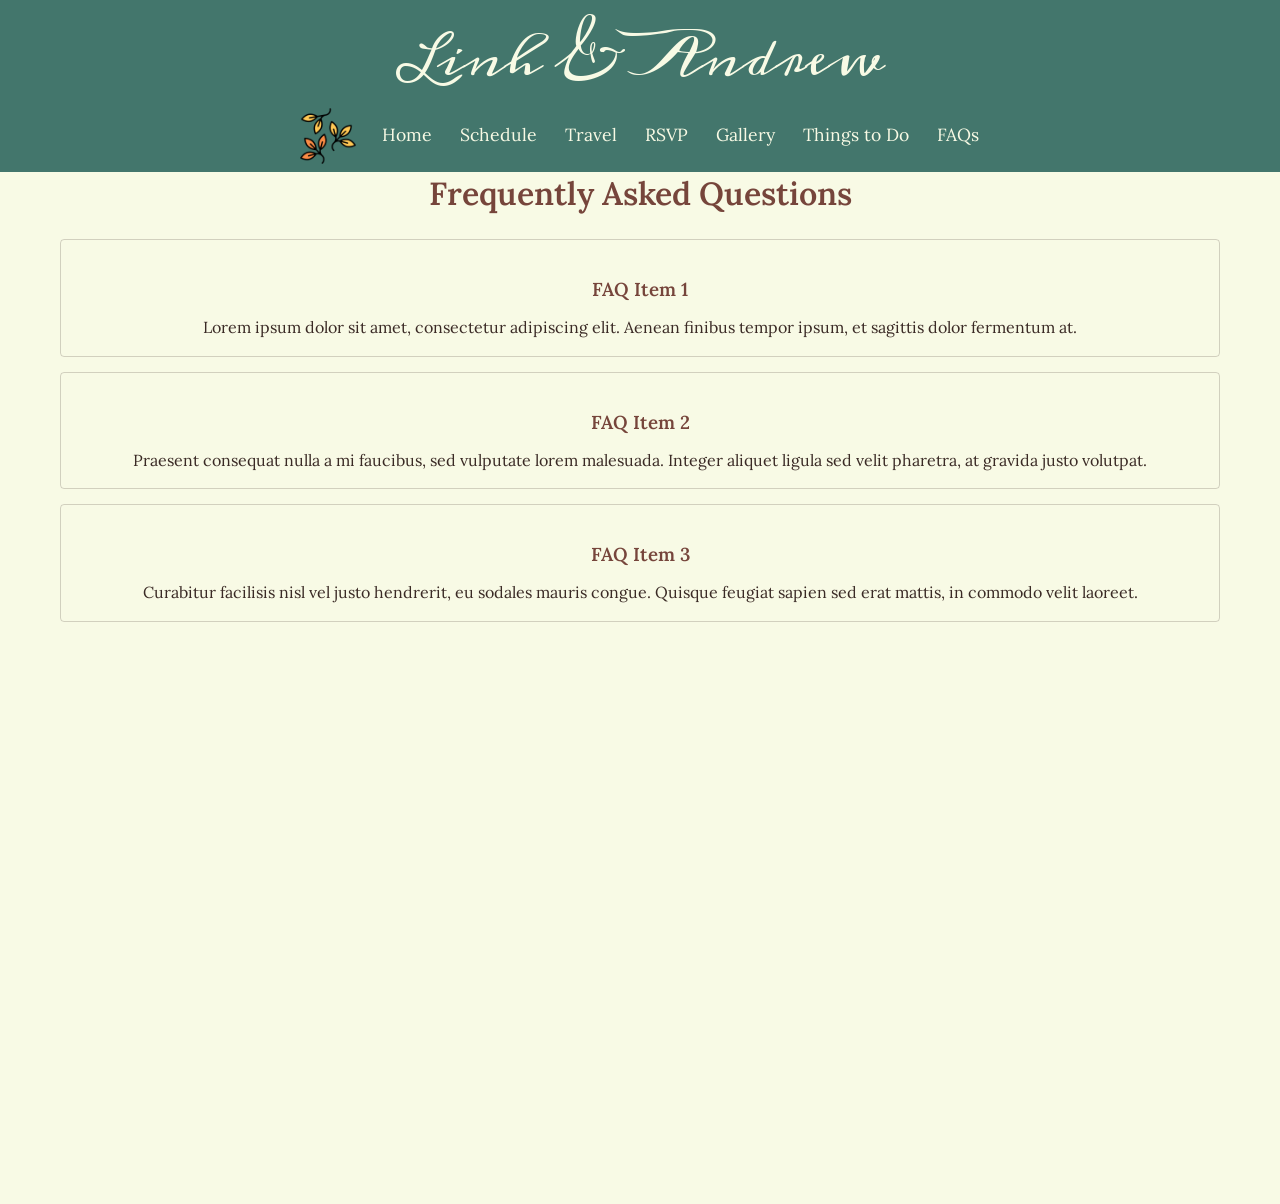
==== faqs.html @ 8fc76403 "first commit" ====
<!DOCTYPE html>
<html lang="en">
<head>
    <meta charset="UTF-8">
    <meta name="viewport" content="width=device-width, initial-scale=1.0">
    <title>FAQs | Wedding</title>
    <link rel="preconnect" href="https://fonts.googleapis.com">
    <link rel="preconnect" href="https://fonts.gstatic.com" crossorigin>
    <link href="https://fonts.googleapis.com/css2?family=Lora:ital,wght@0,400..700;1,400..700&display=swap" rel="stylesheet">
    <link href="https://fonts.googleapis.com/css2?family=Meddon&display=swap" rel="stylesheet">
    <link rel="stylesheet" href="css/style.css">
</head>
<body>
    <header id="site-header">
        <nav id="navbar">
            <ul>
                <li class="site-brand-item"><a href="index.html">Linh & Andrew</a></li>
                <li class="leaf-decoration"><img src="extra/leaf.png" alt="leaf decoration"></li>
                <li><a href="index.html">Home</a></li>
                <li><a href="schedule.html">Schedule</a></li>
                <li><a href="travel.html">Travel</a></li>
                <li><a href="rsvp.html">RSVP</a></li>
                <li><a href="gallery.html">Gallery</a></li>
                <li><a href="things-to-do.html">Things to Do</a></li>
                <li><a href="faqs.html">FAQs</a></li>
            </ul>
        </nav>
    </header>

    <main>
        <h1>Frequently Asked Questions</h1>
        <section id="faqs">
            <div class="faq-item">
                <h3>FAQ Item 1</h3>
                <p>Lorem ipsum dolor sit amet, consectetur adipiscing elit. Aenean finibus tempor ipsum, et sagittis dolor fermentum at.</p>
            </div>
            <div class="faq-item">
                <h3>FAQ Item 2</h3>
                <p>Praesent consequat nulla a mi faucibus, sed vulputate lorem malesuada. Integer aliquet ligula sed velit pharetra, at gravida justo volutpat.</p>
            </div>
            <div class="faq-item">
                <h3>FAQ Item 3</h3>
                <p>Curabitur facilisis nisl vel justo hendrerit, eu sodales mauris congue. Quisque feugiat sapien sed erat mattis, in commodo velit laoreet.</p>
            </div>
        </section>
    </main>

    <footer></footer>

    <script src="js/script.js"></script>
</body>
</html>
---- css/style.css ----
/* General Styles */
* {
    margin: 0;
    padding: 0;
    box-sizing: border-box;
}

html {
    scroll-behavior: smooth;
}

body {
    font-family: "Lora", serif;
    line-height: 1.6;
    color: #3A2A25;
    text-align: center;
    padding-top: 124px;
    background: #F8FAE5;
}

button,
input,
select,
textarea {
    font: inherit;
}

/* Navigation */
#site-header {
    position: fixed;
    top: 0;
    left: 0;
    width: 100%;
    z-index: 1000;
    transition: transform 0.35s ease;
    background: transparent;
}

#site-header.is-hidden {
    transform: translateY(-100%);
}

.site-brand-item {
    width: 100%;
    text-align: center;
    padding-top: 20px;
}

.site-brand-item a {
    display: inline-block !important;
    font-family: "Meddon", cursive;
    font-size: 3rem !important;
    line-height: 1.2;
    color: #76453B;
    text-decoration: none;
    padding: 0 12px 8px;
}

.site-brand-item a:hover {
    color: #B19470;
}

#navbar {
    background: #43766C;
    width: 100%;
}
#navbar .site-brand-item a,
#navbar .site-brand-item a:hover {
    text-decoration: none;
}
#navbar ul {
    list-style: none;
    display: flex;
    justify-content: center;
    align-items: center;
    flex-wrap: wrap;
    gap: 0;
}

#navbar li {
    margin: 0;
}

#navbar a {
    display: inline-block;
    color: #F8FAE5;
    text-align: center;
    padding: 10px 14px 12px;
    text-decoration: none;
    transition: opacity 0.2s ease, text-decoration-color 0.2s ease;
    font-size: clamp(1rem, 1.4vw, 1.1rem);
}

#navbar a:hover {
    color: #B19470;
    text-decoration: underline;
    text-underline-offset: 0.2em;
}

.leaf-decoration {
    display: inline-flex;
    align-items: center;
    justify-content: center;
    padding: 8px 12px;
}

.leaf-decoration img {
    height: 56px;
    width: auto;
    opacity: 1;
    transition: transform 0.2s ease;
}

.leaf-decoration img:hover {
    transform: scale(1.05);
}

/* Main Content */
main {
    max-width: 1200px;
    margin: 0 auto;
    padding: 24px 20px 20px;
    min-height: 120vh;
}

h1, h2, h3 {
    margin: 20px 0 10px;
    font-weight: 600;
    color: #76453B;
}

section {
    margin: 20px 0;
}

/* Footer */
footer {
    color: #3A2A25;
    text-align: center;
    padding: 0;
    margin-top: 0;
}

/* Gallery */
.gallery-container {
    display: grid;
    grid-template-columns: repeat(auto-fit, minmax(250px, 1fr));
    gap: 15px;
}

/* Forms */
form {
    max-width: 500px;
    margin: 20px auto;
    text-align: left;
}

form label {
    display: block;
    margin: 10px 0 5px;
    font-weight: bold;
}

form input,
form select {
    width: 100%;
    padding: 8px;
    margin-bottom: 15px;
    border: 1px solid #ddd;
    border-radius: 4px;
}

form button {
    background-color: transparent;
    color: #3A2A25;
    padding: 10px 20px;
    border: 1px solid #3A2A25;
    border-radius: 4px;
    cursor: pointer;
    transition: background-color 0.3s;
}

form button:hover {
    background-color: #B19470;
    color: #F8FAE5;
}

/* FAQ */
.faq-item {
    margin: 15px 0;
    padding: 15px;
    border: 1px solid rgba(58, 42, 37, 0.2);
    border-radius: 4px;
}

/* Countdown */
#timer {
    font-size: 24px;
    text-align: center;
    padding: 20px;
}

a {
    color: inherit;
}

@media (max-width: 768px) {
    body {
        padding-top: 170px;
    }

    #site-header {
        padding-inline: 0;
    }

    #navbar ul {
        gap: 0;
    }

    .site-brand-item {
        padding-top: 0;
    }
}
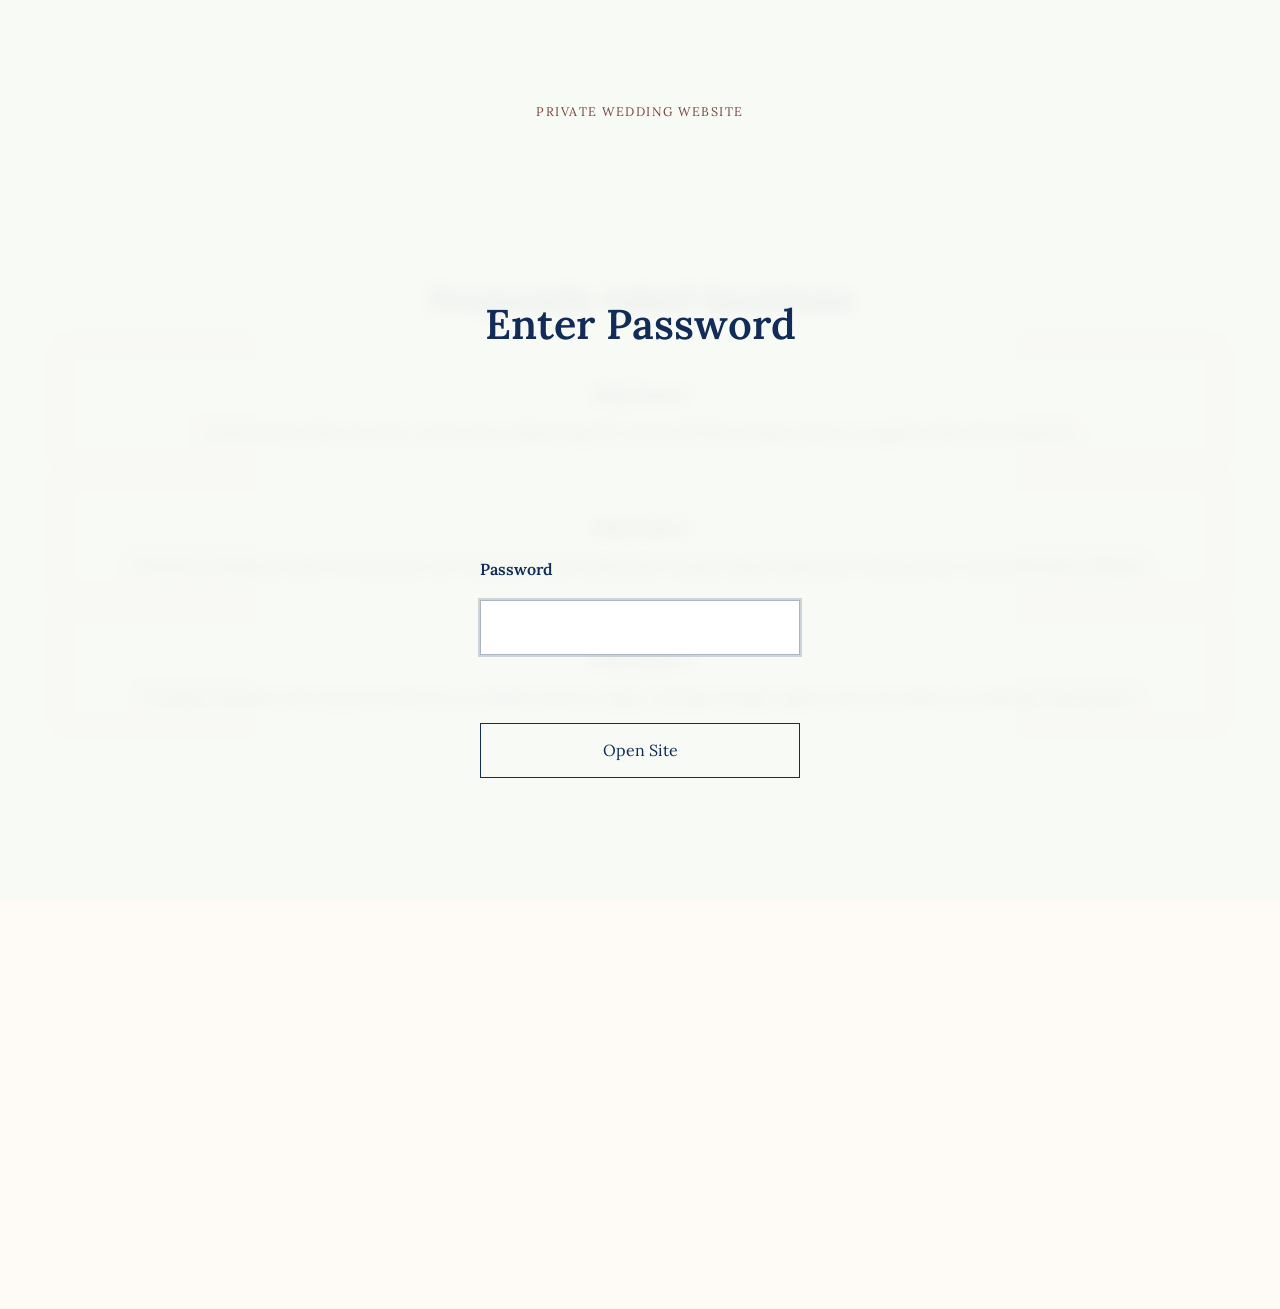
==== commit aa8dd6a0: "update code" ====
--- a/faqs.html
+++ b/faqs.html
@@ -10,12 +10,12 @@
     <link href="https://fonts.googleapis.com/css2?family=Meddon&display=swap" rel="stylesheet">
     <link rel="stylesheet" href="css/style.css">
 </head>
-<body>
+<body class="page-locked">
     <header id="site-header">
         <nav id="navbar">
             <ul>
                 <li class="site-brand-item"><a href="index.html">Linh & Andrew</a></li>
-                <li class="leaf-decoration"><img src="extra/leaf.png" alt="leaf decoration"></li>
+                <li class="leaf-decoration"><img src="extra/flower1.png" alt="flower decoration"></li>
                 <li><a href="index.html">Home</a></li>
                 <li><a href="schedule.html">Schedule</a></li>
                 <li><a href="travel.html">Travel</a></li>
--- a/css/style.css
+++ b/css/style.css
@@ -1,3 +1,9 @@
+@font-face {
+    font-family: "Le Jour Script";
+    src: url("../extra/Le Jour Script Personal Use Only.otf") format("opentype");
+    font-display: swap;
+}
+
 /* General Styles */
 * {
     margin: 0;
@@ -7,15 +13,28 @@
 
 html {
     scroll-behavior: smooth;
+    --header-offset: 0px;
+    --home-hero-height: 620px;
 }
 
 body {
     font-family: "Lora", serif;
     line-height: 1.6;
-    color: #3A2A25;
-    text-align: center;
-    padding-top: 124px;
-    background: #F8FAE5;
+    color: #102C57;
+    text-align: center;
+    background: #FEFAF6;
+}
+
+body.page-locked {
+    overflow: hidden;
+}
+
+body.page-locked #site-header,
+body.page-locked main,
+body.page-locked footer {
+    filter: blur(8px);
+    pointer-events: none;
+    user-select: none;
 }
 
 button,
@@ -27,17 +46,8 @@
 
 /* Navigation */
 #site-header {
-    position: fixed;
-    top: 0;
-    left: 0;
-    width: 100%;
-    z-index: 1000;
-    transition: transform 0.35s ease;
+    width: 100%;
     background: transparent;
-}
-
-#site-header.is-hidden {
-    transform: translateY(-100%);
 }
 
 .site-brand-item {
@@ -48,8 +58,8 @@
 
 .site-brand-item a {
     display: inline-block !important;
-    font-family: "Meddon", cursive;
-    font-size: 3rem !important;
+    font-family: "Le Jour Script", "Meddon", cursive;
+    font-size: 6rem !important;
     line-height: 1.2;
     color: #76453B;
     text-decoration: none;
@@ -61,9 +71,18 @@
 }
 
 #navbar {
-    background: #43766C;
-    width: 100%;
-}
+    background: #FEFAF6;
+    width: 100%;
+    opacity: 0;
+    transform: translateY(-28px);
+    transition: opacity 0.7s ease, transform 0.7s ease;
+}
+
+body.page-ready #navbar {
+    opacity: 1;
+    transform: translateY(0);
+}
+
 #navbar .site-brand-item a,
 #navbar .site-brand-item a:hover {
     text-decoration: none;
@@ -83,7 +102,7 @@
 
 #navbar a {
     display: inline-block;
-    color: #F8FAE5;
+    color: #102C57;
     text-align: center;
     padding: 10px 14px 12px;
     text-decoration: none;
@@ -107,6 +126,7 @@
 .leaf-decoration img {
     height: 56px;
     width: auto;
+    mix-blend-mode: multiply;
     opacity: 1;
     transition: transform 0.2s ease;
 }
@@ -123,10 +143,82 @@
     min-height: 120vh;
 }
 
+body.home-page {
+    background: #f2eee8;
+}
+
+.home-main {
+    max-width: none;
+    width: 100%;
+    margin: 0;
+    padding: 0;
+    min-height: 0;
+}
+
+.home-main section {
+    margin: 0;
+}
+
+.home-slideshow {
+    position: relative;
+    width: 100vw;
+    height: var(--home-hero-height);
+    margin-left: calc(50% - 50vw);
+    overflow: hidden;
+    background: #efe7db;
+    opacity: 0;
+    transform: translateY(10px) scale(0.96);
+    transform-origin: top center;
+    transition: height 0.9s cubic-bezier(0.22, 1, 0.36, 1), opacity 0.8s ease 0.12s, transform 0.8s ease 0.12s;
+}
+
+body.home-page.page-ready .home-slideshow {
+    opacity: 1;
+    transform: translateY(0) scale(1);
+}
+
+.home-slideshow-image {
+    position: absolute;
+    inset: 0;
+    display: block;
+    width: 100vw;
+    height: 100%;
+    object-fit: contain;
+    object-position: center;
+    opacity: 0;
+    transition: opacity 1s ease-in-out;
+}
+
+.home-slideshow-image.is-active {
+    opacity: 1;
+}
+
+.home-intro {
+    padding: 72px 20px 88px;
+    text-align: center;
+}
+
+.home-intro-name,
+.home-intro-ampersand {
+    font-family: "Le Jour Script", "Meddon", cursive;
+    color: #102C57;
+    line-height: 1.05;
+}
+
+.home-intro-name {
+    margin: 0;
+    font-size: clamp(4.5rem, 10vw, 8rem);
+}
+
+.home-intro-ampersand {
+    margin: 12px 0;
+    font-size: clamp(2.4rem, 5vw, 3.8rem);
+}
+
 h1, h2, h3 {
     margin: 20px 0 10px;
     font-weight: 600;
-    color: #76453B;
+    color: #102C57;
 }
 
 section {
@@ -135,10 +227,84 @@
 
 /* Footer */
 footer {
-    color: #3A2A25;
+    color: #102C57;
     text-align: center;
     padding: 0;
     margin-top: 0;
+}
+
+.password-gate {
+    position: fixed;
+    inset: 0;
+    z-index: 2000;
+    display: grid;
+    place-items: center;
+    gap: 14px;
+    padding: 24px;
+    background: rgba(248, 250, 246, 0.92);
+    text-align: center;
+}
+
+.password-gate__eyebrow {
+    margin: 0;
+    letter-spacing: 0.12em;
+    text-transform: uppercase;
+    font-size: 0.78rem;
+    color: #76453B;
+}
+
+.password-gate__title {
+    margin: 0;
+    color: #102C57;
+    font-size: clamp(2rem, 4vw, 2.6rem);
+}
+
+.password-gate__form {
+    display: grid;
+    gap: 12px;
+    width: min(320px, 100%);
+}
+
+.password-gate__label {
+    font-weight: 600;
+    color: #102C57;
+    text-align: left;
+}
+
+.password-gate__input {
+    width: 100%;
+    padding: 14px 16px;
+    border: 1px solid rgba(118, 69, 59, 0.24);
+    border-radius: 0;
+    background: #fff;
+    color: #102C57;
+}
+
+.password-gate__input:focus {
+    outline: 2px solid rgba(16, 44, 87, 0.18);
+    border-color: rgba(16, 44, 87, 0.35);
+}
+
+.password-gate__error {
+    min-height: 1.4em;
+    margin: 0;
+    color: #a1463f;
+}
+
+.password-gate__button {
+    margin-top: 6px;
+    padding: 14px 18px;
+    border: 1px solid #102C57;
+    border-radius: 0;
+    background: transparent;
+    color: #102C57;
+    cursor: pointer;
+    transition: opacity 0.2s ease, transform 0.2s ease;
+}
+
+.password-gate__button:hover {
+    opacity: 0.92;
+    transform: translateY(-1px);
 }
 
 /* Gallery */
@@ -172,9 +338,9 @@
 
 form button {
     background-color: transparent;
-    color: #3A2A25;
+    color: #102C57;
     padding: 10px 20px;
-    border: 1px solid #3A2A25;
+    border: 1px solid #102C57;
     border-radius: 4px;
     cursor: pointer;
     transition: background-color 0.3s;
@@ -193,6 +359,90 @@
     border-radius: 4px;
 }
 
+/* Schedule */
+#schedule-content {
+    max-width: 980px;
+    margin: 0 auto;
+    padding: 12px 0 40px;
+}
+
+.schedule-actions {
+    display: flex;
+    justify-content: flex-start;
+    margin-bottom: 20px;
+    
+}
+
+.calendar-button {
+    display: inline-block;
+    padding: 0 0 4px;
+    border-bottom: 2px solid #7aa7c7;
+    text-decoration: none;
+    font-size: 1.05rem;
+}
+
+.calendar-button:hover {
+    opacity: 0.8;
+}
+
+.schedule-date-section {
+    margin-top: 48px;
+    margin-bottom: 18px;
+    text-align: left;
+    font-size: 1.35rem;
+}
+
+.schedule-date-section h2 {
+    margin: 0;
+}
+
+.schedule-date-section sup {
+    font-size: 0.65em;
+}
+
+.schedule-item {
+    display: grid;
+    grid-template-columns: minmax(220px, 0.85fr) minmax(0, 2fr);
+    gap: 48px;
+    align-items: start;
+    padding: 18px 0 22px;
+    border-bottom: 1px solid rgba(58, 42, 37, 0.18);
+    text-align: left;
+}
+
+.event-title {
+    margin: 0 0 14px;
+    font-family: "Libre Baskerville", serif;
+    font-size: clamp(1.6rem, 2.2vw, 2rem);
+    font-weight: 400;
+    font-style: normal;
+}
+
+.event-summary {
+    display: flex;
+    flex-direction: column;
+    gap: 0;
+}
+
+.event-time {
+    font-weight: 600;
+}
+
+.event-description {
+    max-width: none;
+    width: 100%;
+    padding-top: 10px;
+}
+
+.event-description ul {
+    margin: 0;
+    padding-left: 1.25rem;
+}
+
+.event-description li + li {
+    margin-top: 0.45rem;
+}
+
 /* Countdown */
 #timer {
     font-size: 24px;
@@ -217,7 +467,47 @@
         gap: 0;
     }
 
+    #navbar {
+        padding: 0;
+    }
+
     .site-brand-item {
         padding-top: 0;
     }
-}
+
+    #schedule-content {
+        padding-top: 0;
+    }
+
+    .schedule-actions {
+        margin-bottom: 16px;
+    }
+
+    .schedule-date-section {
+        margin-top: 32px;
+        margin-bottom: 10px;
+    }
+
+    .schedule-item {
+        grid-template-columns: 1fr;
+        gap: 14px;
+        padding: 18px 0;
+    }
+
+    .event-title {
+        margin-bottom: 10px;
+    }
+
+    .event-description {
+        max-width: none;
+        padding-top: 0;
+    }
+
+    .home-slideshow {
+        height: var(--home-hero-height);
+    }
+
+    .home-intro {
+        padding: 56px 20px 72px;
+    }
+}
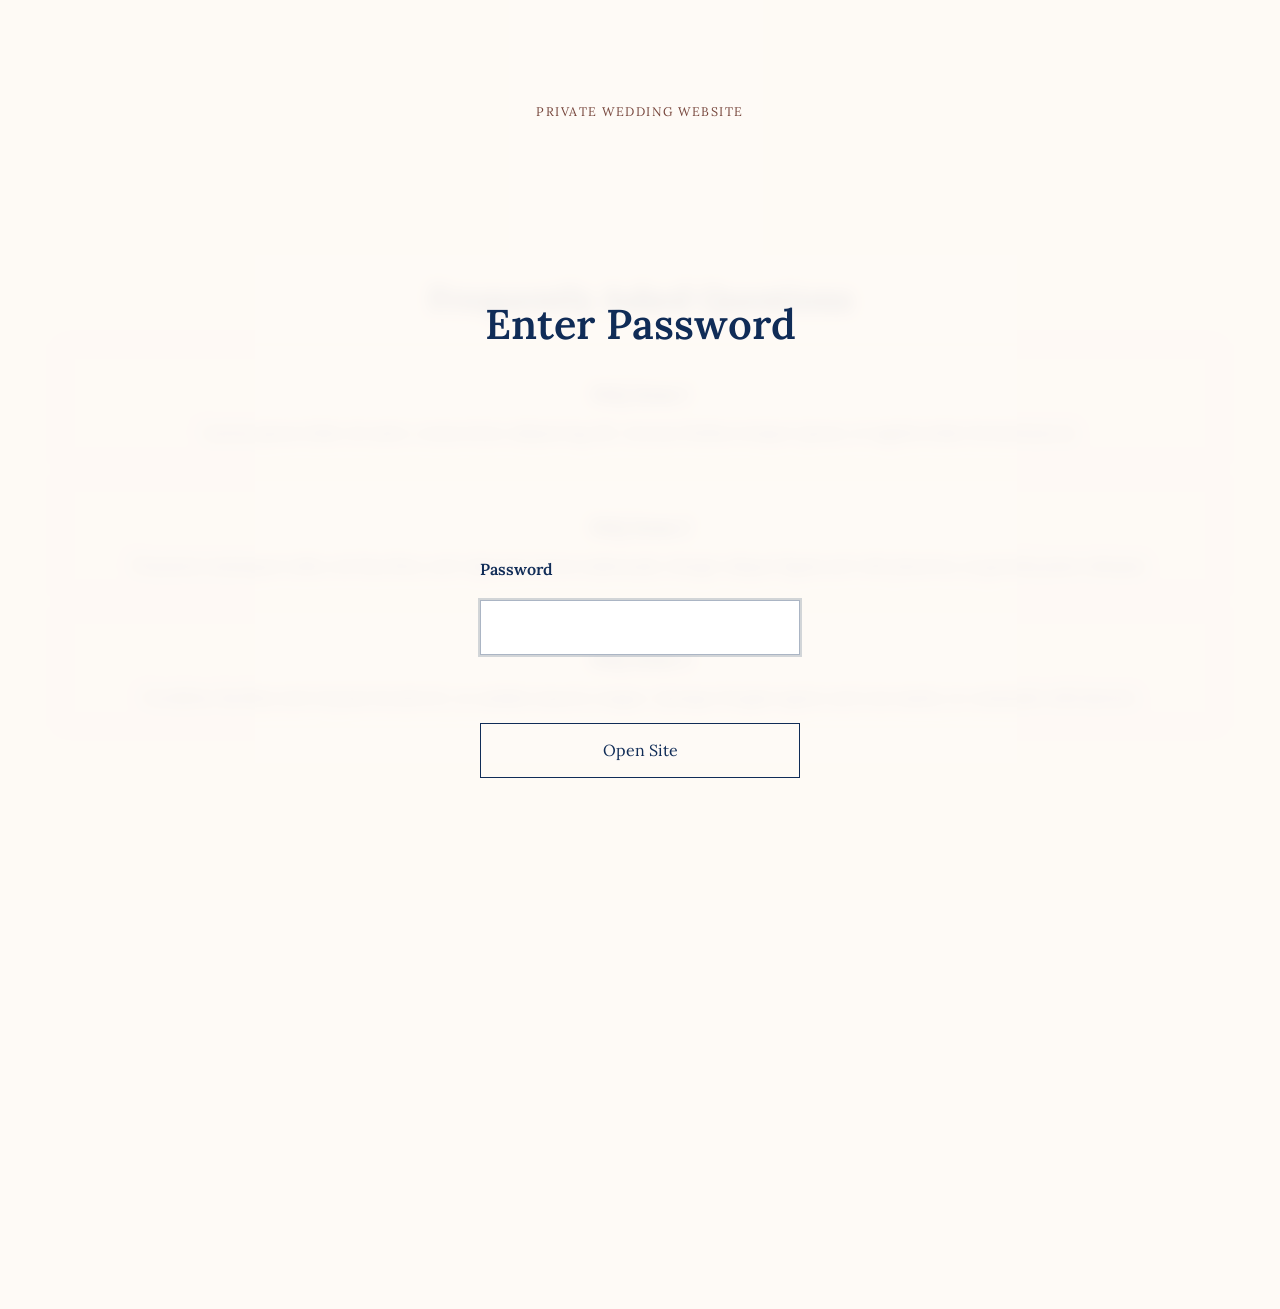
==== commit bd200b3b: "update website" ====
--- a/faqs.html
+++ b/faqs.html
@@ -21,7 +21,6 @@
                 <li><a href="travel.html">Travel</a></li>
                 <li><a href="rsvp.html">RSVP</a></li>
                 <li><a href="gallery.html">Gallery</a></li>
-                <li><a href="things-to-do.html">Things to Do</a></li>
                 <li><a href="faqs.html">FAQs</a></li>
             </ul>
         </nav>
--- a/css/style.css
+++ b/css/style.css
@@ -144,7 +144,7 @@
 }
 
 body.home-page {
-    background: #f2eee8;
+    background: #FEFAF6;
 }
 
 .home-main {
@@ -165,7 +165,7 @@
     height: var(--home-hero-height);
     margin-left: calc(50% - 50vw);
     overflow: hidden;
-    background: #efe7db;
+    background: #FEFAF6;
     opacity: 0;
     transform: translateY(10px) scale(0.96);
     transform-origin: top center;
@@ -241,7 +241,7 @@
     place-items: center;
     gap: 14px;
     padding: 24px;
-    background: rgba(248, 250, 246, 0.92);
+    background: rgba(254, 250, 246, 0.92);
     text-align: center;
 }
 
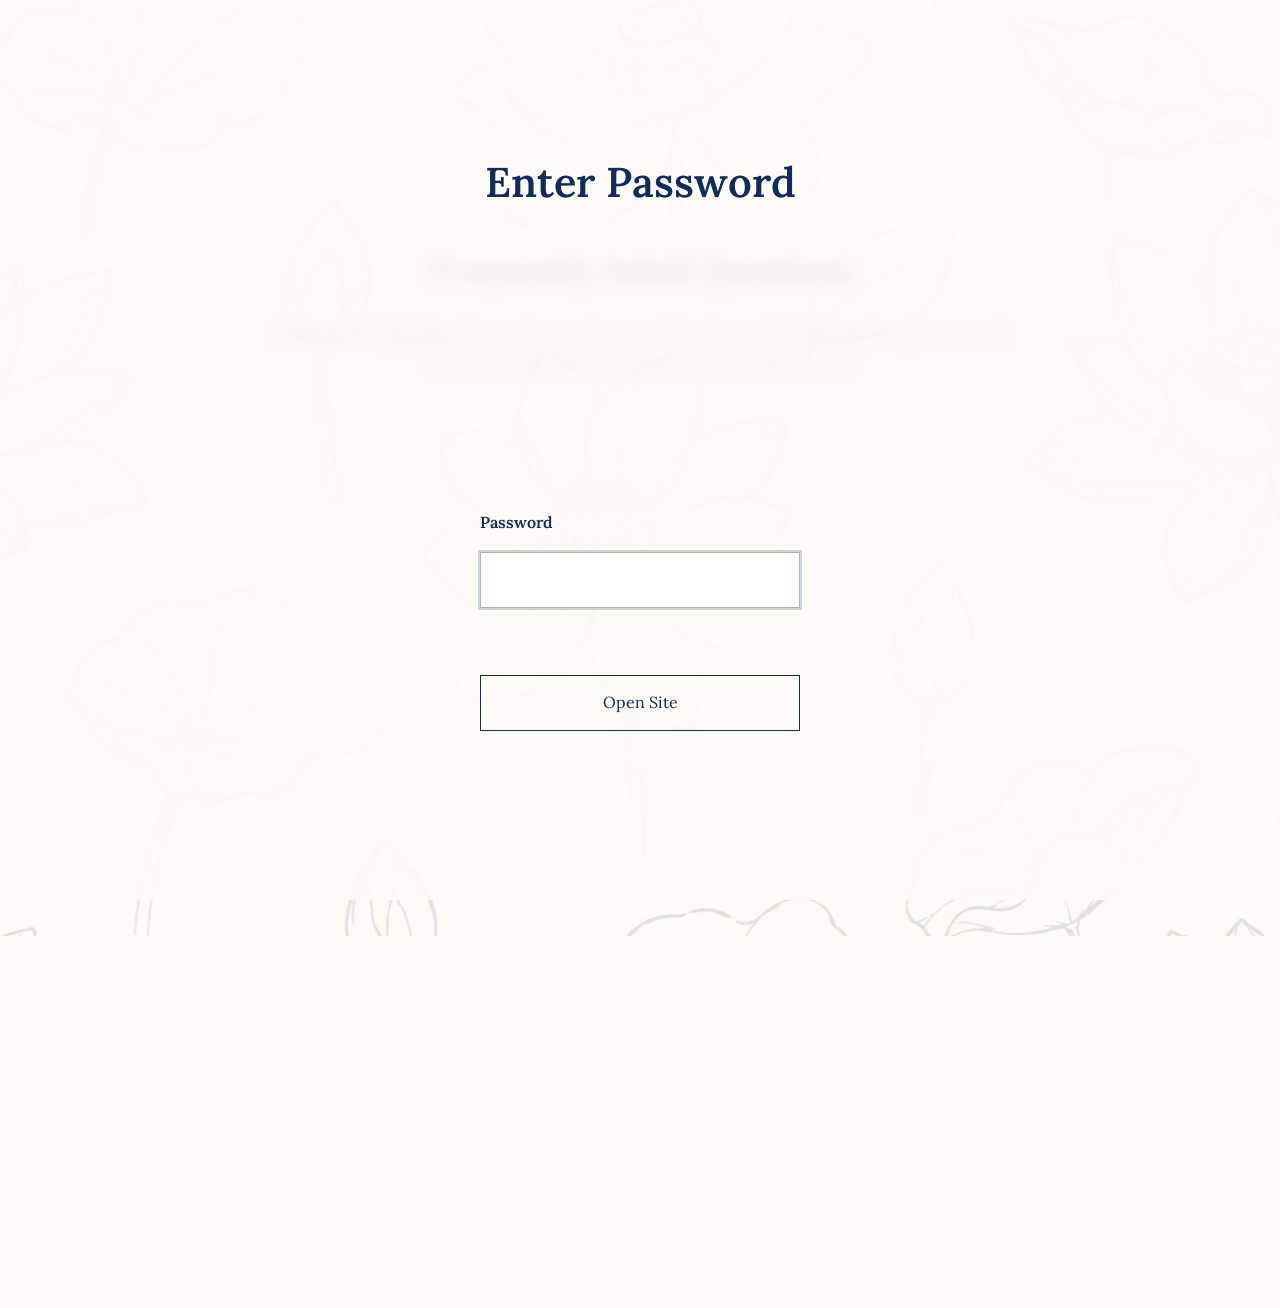
==== commit 3a994a7a: "update website" ====
--- a/faqs.html
+++ b/faqs.html
@@ -20,7 +20,6 @@
                 <li><a href="schedule.html">Schedule</a></li>
                 <li><a href="travel.html">Travel</a></li>
                 <li><a href="rsvp.html">RSVP</a></li>
-                <li><a href="gallery.html">Gallery</a></li>
                 <li><a href="faqs.html">FAQs</a></li>
             </ul>
         </nav>
@@ -29,18 +28,7 @@
     <main>
         <h1>Frequently Asked Questions</h1>
         <section id="faqs">
-            <div class="faq-item">
-                <h3>FAQ Item 1</h3>
-                <p>Lorem ipsum dolor sit amet, consectetur adipiscing elit. Aenean finibus tempor ipsum, et sagittis dolor fermentum at.</p>
-            </div>
-            <div class="faq-item">
-                <h3>FAQ Item 2</h3>
-                <p>Praesent consequat nulla a mi faucibus, sed vulputate lorem malesuada. Integer aliquet ligula sed velit pharetra, at gravida justo volutpat.</p>
-            </div>
-            <div class="faq-item">
-                <h3>FAQ Item 3</h3>
-                <p>Curabitur facilisis nisl vel justo hendrerit, eu sodales mauris congue. Quisque feugiat sapien sed erat mattis, in commodo velit laoreet.</p>
-            </div>
+            <p class="faq-message">Please see the <a href="https://www.notion.so/elenalouis/FAQs-3692bd28c072801594c1cbf623dc8f7e" target="_blank" rel="noopener noreferrer">link below</a> for questions and answers. If you have additional questions, you can send them in the RSVP form or directly to Linh at 918-704-7154.</p>
         </section>
     </main>
 
--- a/css/style.css
+++ b/css/style.css
@@ -14,15 +14,30 @@
 html {
     scroll-behavior: smooth;
     --header-offset: 0px;
-    --home-hero-height: 620px;
 }
 
 body {
+    position: relative;
+    isolation: isolate;
     font-family: "Lora", serif;
     line-height: 1.6;
     color: #102C57;
     text-align: center;
-    background: #FEFAF6;
+    background-color: #FEFAF6;
+}
+
+body::before {
+    content: "";
+    position: fixed;
+    inset: 0;
+    z-index: -1;
+    pointer-events: none;
+    background-image: url("../extra/lotus background.png");
+    background-position: center center;
+    background-repeat: no-repeat;
+    background-size: cover;
+    opacity: 0.12;
+    transform: scale(1.08);
 }
 
 body.page-locked {
@@ -59,7 +74,7 @@
 .site-brand-item a {
     display: inline-block !important;
     font-family: "Le Jour Script", "Meddon", cursive;
-    font-size: 6rem !important;
+    font-size: 4.5rem !important;
     line-height: 1.2;
     color: #76453B;
     text-decoration: none;
@@ -71,7 +86,7 @@
 }
 
 #navbar {
-    background: #FEFAF6;
+    background: transparent;
     width: 100%;
     opacity: 0;
     transform: translateY(-28px);
@@ -144,7 +159,7 @@
 }
 
 body.home-page {
-    background: #FEFAF6;
+    background-color: #FEFAF6;
 }
 
 .home-main {
@@ -157,40 +172,6 @@
 
 .home-main section {
     margin: 0;
-}
-
-.home-slideshow {
-    position: relative;
-    width: 100vw;
-    height: var(--home-hero-height);
-    margin-left: calc(50% - 50vw);
-    overflow: hidden;
-    background: #FEFAF6;
-    opacity: 0;
-    transform: translateY(10px) scale(0.96);
-    transform-origin: top center;
-    transition: height 0.9s cubic-bezier(0.22, 1, 0.36, 1), opacity 0.8s ease 0.12s, transform 0.8s ease 0.12s;
-}
-
-body.home-page.page-ready .home-slideshow {
-    opacity: 1;
-    transform: translateY(0) scale(1);
-}
-
-.home-slideshow-image {
-    position: absolute;
-    inset: 0;
-    display: block;
-    width: 100vw;
-    height: 100%;
-    object-fit: contain;
-    object-position: center;
-    opacity: 0;
-    transition: opacity 1s ease-in-out;
-}
-
-.home-slideshow-image.is-active {
-    opacity: 1;
 }
 
 .home-intro {
@@ -215,6 +196,51 @@
     font-size: clamp(2.4rem, 5vw, 3.8rem);
 }
 
+.home-details {
+    display: grid;
+    gap: 18px;
+    justify-items: center;
+    margin-top: 36px;
+    padding: 26px 24px 0;
+}
+
+.home-details-date {
+    margin: 0;
+    font-size: clamp(2rem, 4.8vw, 3.3rem);
+    letter-spacing: 0.18em;
+    text-transform: uppercase;
+    line-height: 1.15;
+}
+
+.home-details-location {
+    margin: 0;
+    font-size: clamp(1.25rem, 2.2vw, 1.9rem);
+}
+
+.home-details-countdown {
+    margin: 10px 0 8px;
+    font-size: clamp(1.1rem, 1.9vw, 1.45rem);
+    letter-spacing: 0.04em;
+}
+
+.home-rsvp-link {
+    display: inline-block;
+    min-width: min(300px, 82vw);
+    padding: 14px 28px;
+    background: #3e5067;
+    color: #fff;
+    text-decoration: none;
+    font-size: 1.45rem;
+    font-weight: 600;
+    letter-spacing: 0.03em;
+    transition: transform 0.2s ease, opacity 0.2s ease;
+}
+
+.home-rsvp-link:hover {
+    opacity: 0.94;
+    transform: translateY(-1px);
+}
+
 h1, h2, h3 {
     margin: 20px 0 10px;
     font-weight: 600;
@@ -229,7 +255,7 @@
 footer {
     color: #102C57;
     text-align: center;
-    padding: 0;
+    padding: 0 20px 28px;
     margin-top: 0;
 }
 
@@ -351,12 +377,93 @@
     color: #F8FAE5;
 }
 
+#rsvp-form {
+    max-width: 760px;
+    margin: 0 auto;
+}
+
+.rsvp-embed {
+    width: 100%;
+    margin: 24px auto 0;
+}
+
+.rsvp-embed iframe {
+    display: block;
+    width: 100%;
+    max-width: 100%;
+    min-height: 1242px;
+    border: 0;
+    background: #fff;
+}
+
 /* FAQ */
 .faq-item {
     margin: 15px 0;
     padding: 15px;
     border: 1px solid rgba(58, 42, 37, 0.2);
     border-radius: 4px;
+}
+
+.faq-message {
+    max-width: 760px;
+    margin: 24px auto 0;
+    font-size: 1rem;
+    line-height: 1.8;
+}
+
+.travel-feature {
+    max-width: 980px;
+    margin: 28px auto 0;
+}
+
+.travel-card {
+    display: block;
+    overflow: hidden;
+    text-decoration: none;
+    background: rgba(255, 255, 255, 0.8);
+    box-shadow: 0 16px 34px rgba(16, 44, 87, 0.08);
+}
+
+.travel-card-image {
+    display: block;
+    width: 100%;
+    height: clamp(180px, 28vw, 260px);
+    object-fit: cover;
+    object-position: center 58%;
+}
+
+.travel-card-body {
+    padding: 24px 26px 30px;
+    text-align: left;
+}
+
+.travel-card-eyebrow {
+    margin: 0 0 10px;
+    font-size: 0.92rem;
+    letter-spacing: 0.08em;
+    text-transform: uppercase;
+    color: #76453B;
+}
+
+.travel-card-title {
+    margin: 0 0 12px;
+    font-family: "Libre Baskerville", "Lora", serif;
+    font-size: clamp(1.8rem, 3vw, 2.4rem);
+    font-weight: 400;
+    line-height: 1.25;
+}
+
+.travel-card-copy {
+    margin: 0 0 20px;
+    font-size: 1.05rem;
+}
+
+.travel-card-link {
+    display: inline-block;
+    padding-bottom: 4px;
+    border-bottom: 2px solid #7aa7c7;
+    font-size: 1rem;
+    font-weight: 600;
 }
 
 /* Schedule */
@@ -503,11 +610,25 @@
         padding-top: 0;
     }
 
-    .home-slideshow {
-        height: var(--home-hero-height);
-    }
-
     .home-intro {
         padding: 56px 20px 72px;
     }
-}
+
+    .home-details {
+        gap: 14px;
+        margin-top: 28px;
+        padding-top: 18px;
+    }
+
+    .home-details-date {
+        letter-spacing: 0.1em;
+    }
+
+    .home-details-countdown {
+        line-height: 1.7;
+    }
+
+    .rsvp-embed iframe {
+        min-height: 1320px;
+    }
+}
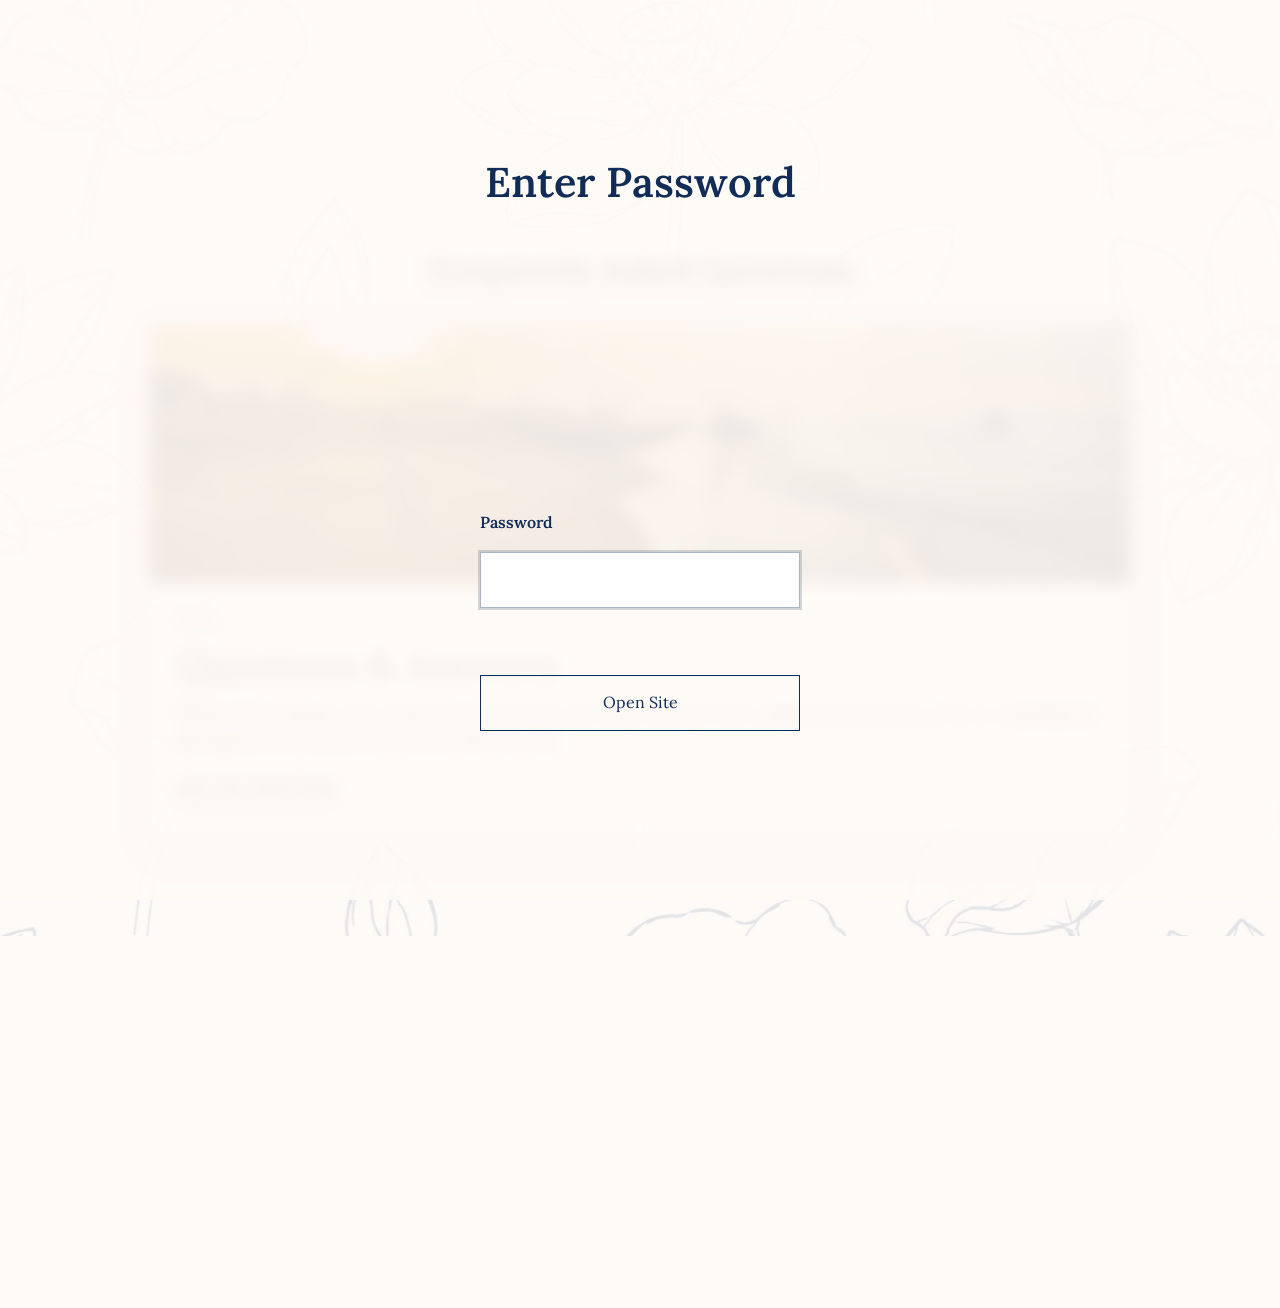
==== commit c89fe30b: "update website" ====
--- a/faqs.html
+++ b/faqs.html
@@ -27,8 +27,16 @@
 
     <main>
         <h1>Frequently Asked Questions</h1>
-        <section id="faqs">
-            <p class="faq-message">Please see the <a href="https://www.notion.so/elenalouis/FAQs-3692bd28c072801594c1cbf623dc8f7e" target="_blank" rel="noopener noreferrer">link below</a> for questions and answers. If you have additional questions, you can send them in the RSVP form or directly to Linh at 918-704-7154.</p>
+        <section class="faq-feature">
+            <a class="faq-card" href="https://www.notion.so/elenalouis/FAQs-3692bd28c072801594c1cbf623dc8f7e" target="_blank" rel="noopener noreferrer">
+                <img class="faq-card-image" src="extra/faqs.jpg" alt="Beach view in Viet Nam at sunrise">
+                <div class="faq-card-body">
+                    <p class="faq-card-eyebrow">FAQs</p>
+                    <h2 class="faq-card-title">Questions &amp; Answers</h2>
+                    <p class="faq-card-copy">Please see the guide we've prepared for questions and answers. If you have additional questions, you can send them in the RSVP form or directly to Linh at 918-704-7154.</p>
+                    <span class="faq-card-link">Open the FAQs Guide</span>
+                </div>
+            </a>
         </section>
     </main>
 
--- a/css/style.css
+++ b/css/style.css
@@ -36,7 +36,7 @@
     background-position: center center;
     background-repeat: no-repeat;
     background-size: cover;
-    opacity: 0.12;
+    opacity: 0.10;
     transform: scale(1.08);
 }
 
@@ -411,6 +411,61 @@
     line-height: 1.8;
 }
 
+.faq-feature {
+    max-width: 980px;
+    margin: 28px auto 0;
+}
+
+.faq-card {
+    display: block;
+    overflow: hidden;
+    text-decoration: none;
+    background: rgba(255, 255, 255, 0.8);
+    box-shadow: 0 16px 34px rgba(16, 44, 87, 0.08);
+}
+
+.faq-card-image {
+    display: block;
+    width: 100%;
+    height: clamp(180px, 28vw, 260px);
+    object-fit: cover;
+    object-position: center 60%;
+}
+
+.faq-card-body {
+    padding: 24px 26px 30px;
+    text-align: left;
+}
+
+.faq-card-eyebrow {
+    margin: 0 0 10px;
+    font-size: 0.92rem;
+    letter-spacing: 0.08em;
+    text-transform: uppercase;
+    color: #76453B;
+}
+
+.faq-card-title {
+    margin: 0 0 12px;
+    font-family: "Libre Baskerville", "Lora", serif;
+    font-size: clamp(1.8rem, 3vw, 2.4rem);
+    font-weight: 400;
+    line-height: 1.25;
+}
+
+.faq-card-copy {
+    margin: 0 0 20px;
+    font-size: 1.05rem;
+}
+
+.faq-card-link {
+    display: inline-block;
+    padding-bottom: 4px;
+    border-bottom: 2px solid #7aa7c7;
+    font-size: 1rem;
+    font-weight: 600;
+}
+
 .travel-feature {
     max-width: 980px;
     margin: 28px auto 0;
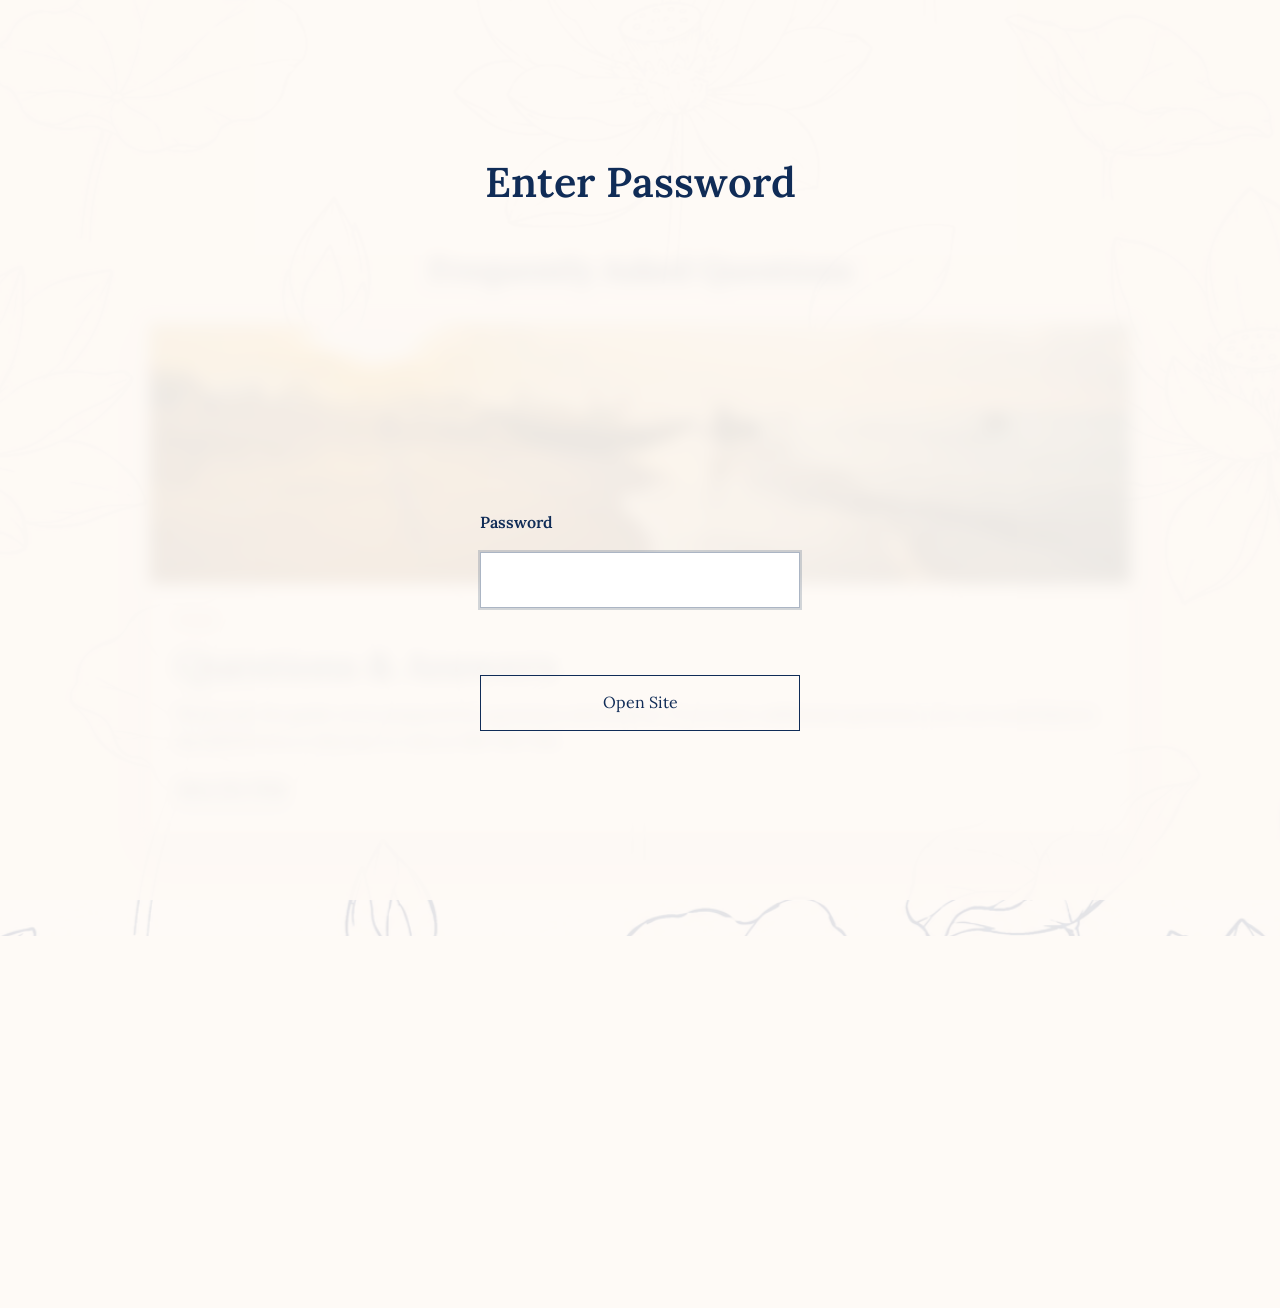
==== commit 16f2501f: "update website" ====
--- a/faqs.html
+++ b/faqs.html
@@ -34,7 +34,7 @@
                     <p class="faq-card-eyebrow">FAQs</p>
                     <h2 class="faq-card-title">Questions &amp; Answers</h2>
                     <p class="faq-card-copy">Please see the guide we've prepared for questions and answers. If you have additional questions, you can send them in the RSVP form or directly to Linh at 918-704-7154.</p>
-                    <span class="faq-card-link">Open the FAQs Guide</span>
+                    <span class="faq-card-link">Open the FAQs </span>
                 </div>
             </a>
         </section>
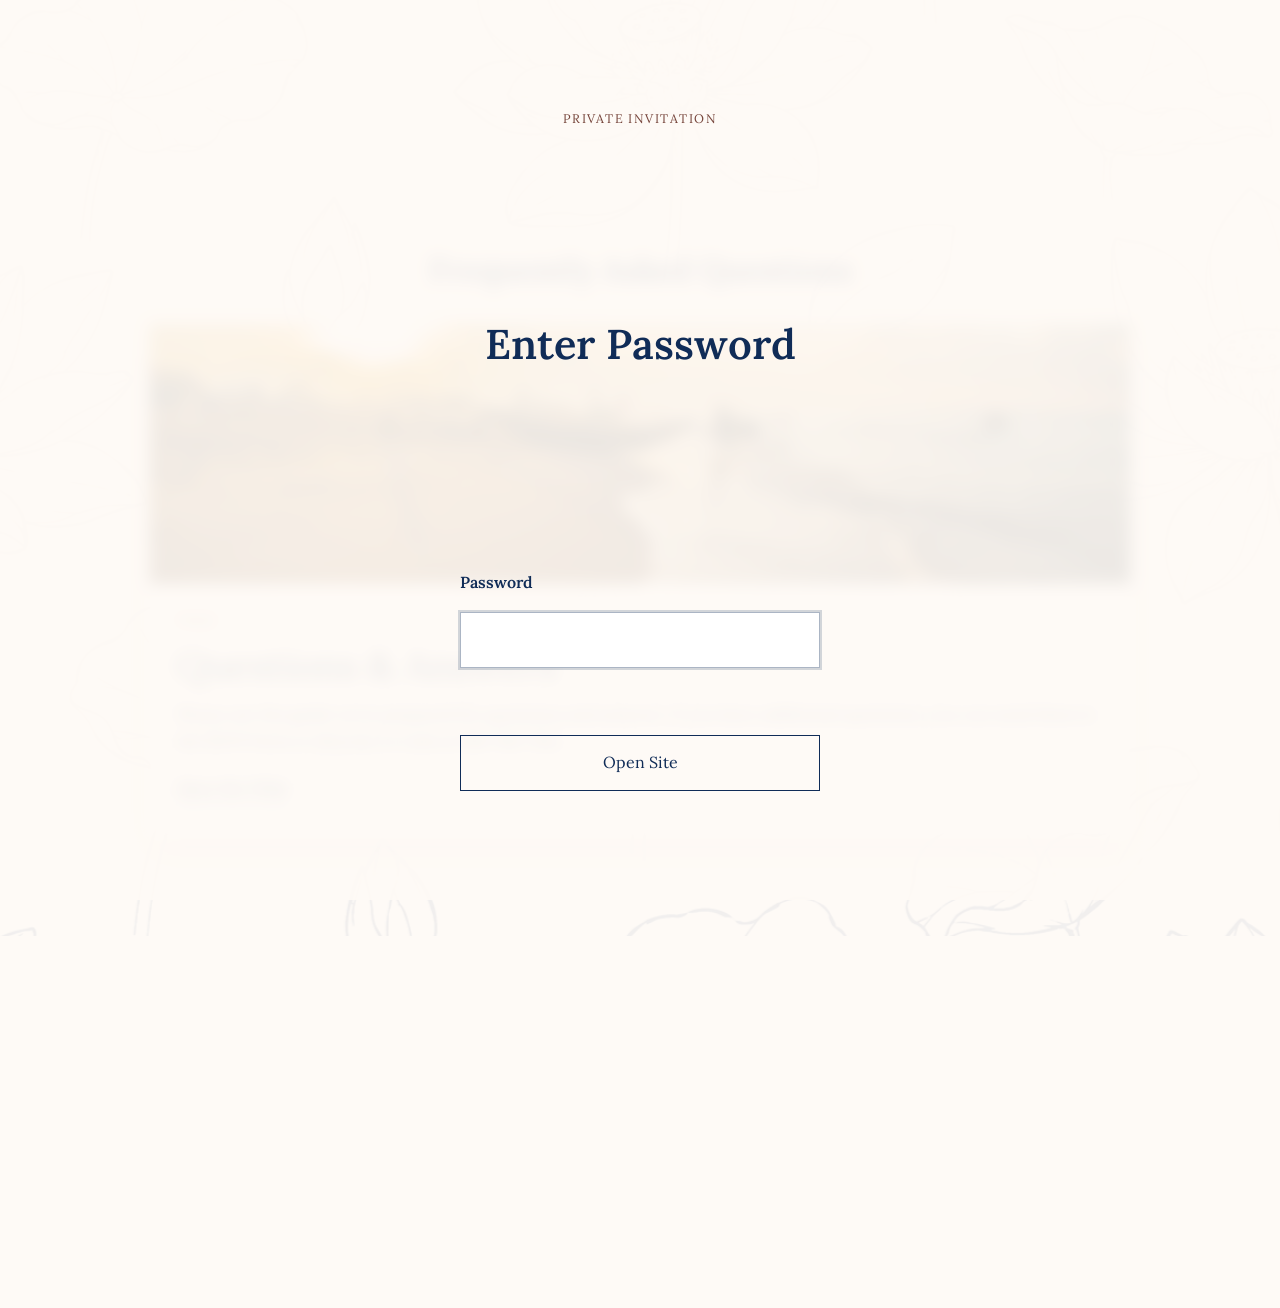
==== commit 336cb8c6: "Update wedding website photos and schedule" ====
--- a/faqs.html
+++ b/faqs.html
@@ -4,6 +4,7 @@
     <meta charset="UTF-8">
     <meta name="viewport" content="width=device-width, initial-scale=1.0">
     <title>FAQs | Wedding</title>
+    <link rel="icon" type="image/png" href="extra/favicon.png">
     <link rel="preconnect" href="https://fonts.googleapis.com">
     <link rel="preconnect" href="https://fonts.gstatic.com" crossorigin>
     <link href="https://fonts.googleapis.com/css2?family=Lora:ital,wght@0,400..700;1,400..700&display=swap" rel="stylesheet">
@@ -15,7 +16,7 @@
         <nav id="navbar">
             <ul>
                 <li class="site-brand-item"><a href="index.html">Linh & Andrew</a></li>
-                <li class="leaf-decoration"><img src="extra/flower1.png" alt="flower decoration"></li>
+                <li class="leaf-decoration"><img src="extra/symbol-nav.png" alt="Lotus symbol"></li>
                 <li><a href="index.html">Home</a></li>
                 <li><a href="schedule.html">Schedule</a></li>
                 <li><a href="travel.html">Travel</a></li>
@@ -42,6 +43,27 @@
 
     <footer></footer>
 
+    <div class="password-gate">
+        <p class="password-gate__eyebrow">Private invitation</p>
+        <h1 class="password-gate__title">Enter Password</h1>
+        <form class="password-gate__form">
+            <label class="password-gate__label" for="site-password">Password</label>
+            <input
+                class="password-gate__input"
+                id="site-password"
+                name="site-password"
+                type="password"
+                inputmode="text"
+                autocomplete="current-password"
+                autocapitalize="off"
+                spellcheck="false"
+                required
+            >
+            <p class="password-gate__error" aria-live="polite"></p>
+            <button class="password-gate__button" type="submit">Open Site</button>
+        </form>
+    </div>
+
     <script src="js/script.js"></script>
 </body>
 </html>
--- a/css/style.css
+++ b/css/style.css
@@ -36,7 +36,7 @@
     background-position: center center;
     background-repeat: no-repeat;
     background-size: cover;
-    opacity: 0.10;
+    opacity: 0.05;
     transform: scale(1.08);
 }
 
@@ -172,6 +172,48 @@
 
 .home-main section {
     margin: 0;
+}
+
+.home-photo-reel {
+    width: 100%;
+    overflow-x: auto;
+    overflow-y: hidden;
+    padding: 28px 0 18px;
+    cursor: grab;
+    scrollbar-width: none;
+    touch-action: pan-x;
+    user-select: none;
+}
+
+.home-photo-reel::-webkit-scrollbar {
+    display: none;
+}
+
+.home-photo-reel.is-dragging {
+    cursor: grabbing;
+}
+
+.home-photo-reel__track {
+    display: flex;
+    width: max-content;
+}
+
+.home-photo-reel__set {
+    display: flex;
+    flex-shrink: 0;
+    gap: 16px;
+    padding-right: 16px;
+}
+
+.home-photo-reel img {
+    display: block;
+    width: clamp(525px, 60vw, 825px);
+    aspect-ratio: 3 / 4;
+    flex: 0 0 auto;
+    object-fit: cover;
+    object-position: center;
+    background: #eee7df;
+    box-shadow: 0 12px 28px rgba(16, 44, 87, 0.1);
 }
 
 .home-intro {
@@ -265,10 +307,20 @@
     z-index: 2000;
     display: grid;
     place-items: center;
-    gap: 14px;
-    padding: 24px;
+    gap: 12px;
+    padding: max(24px, env(safe-area-inset-top)) max(20px, env(safe-area-inset-right)) max(24px, env(safe-area-inset-bottom)) max(20px, env(safe-area-inset-left));
+    min-height: 100vh;
+    min-height: 100svh;
     background: rgba(254, 250, 246, 0.92);
     text-align: center;
+    transition: opacity 0.22s ease, transform 0.22s ease;
+    animation: password-gate-enter 0.28s ease-out both;
+}
+
+.password-gate.is-closing {
+    opacity: 0;
+    transform: scale(0.99);
+    pointer-events: none;
 }
 
 .password-gate__eyebrow {
@@ -288,7 +340,8 @@
 .password-gate__form {
     display: grid;
     gap: 12px;
-    width: min(320px, 100%);
+    width: min(92vw, 360px);
+    margin: 0 auto;
 }
 
 .password-gate__label {
@@ -304,6 +357,7 @@
     border-radius: 0;
     background: #fff;
     color: #102C57;
+    font-size: 16px;
 }
 
 .password-gate__input:focus {
@@ -331,6 +385,46 @@
 .password-gate__button:hover {
     opacity: 0.92;
     transform: translateY(-1px);
+}
+
+@keyframes password-gate-enter {
+    from {
+        opacity: 0;
+        transform: translateY(10px);
+    }
+
+    to {
+        opacity: 1;
+        transform: translateY(0);
+    }
+}
+
+@media (max-width: 480px) {
+    .password-gate {
+        gap: 10px;
+        padding: max(18px, env(safe-area-inset-top)) max(16px, env(safe-area-inset-right)) max(18px, env(safe-area-inset-bottom)) max(16px, env(safe-area-inset-left));
+    }
+
+    .password-gate__eyebrow {
+        font-size: 0.72rem;
+    }
+
+    .password-gate__title {
+        font-size: clamp(1.7rem, 8vw, 2.2rem);
+    }
+
+    .password-gate__form {
+        width: min(100%, 340px);
+    }
+
+    .password-gate__label {
+        font-size: 0.98rem;
+    }
+
+    .password-gate__input,
+    .password-gate__button {
+        min-height: 48px;
+    }
 }
 
 /* Gallery */
@@ -598,7 +692,8 @@
 
 .event-description ul {
     margin: 0;
-    padding-left: 1.25rem;
+    padding-left: 0;
+    list-style: none;
 }
 
 .event-description li + li {
@@ -669,6 +764,19 @@
         padding: 56px 20px 72px;
     }
 
+    .home-photo-reel {
+        padding-top: 18px;
+    }
+
+    .home-photo-reel__set {
+        gap: 10px;
+        padding-right: 10px;
+    }
+
+    .home-photo-reel img {
+        width: min(170vw, 675px);
+    }
+
     .home-details {
         gap: 14px;
         margin-top: 28px;
@@ -687,3 +795,9 @@
         min-height: 1320px;
     }
 }
+
+@media (prefers-reduced-motion: reduce) {
+    .home-photo-reel__set[aria-hidden="true"] {
+        display: none;
+    }
+}
